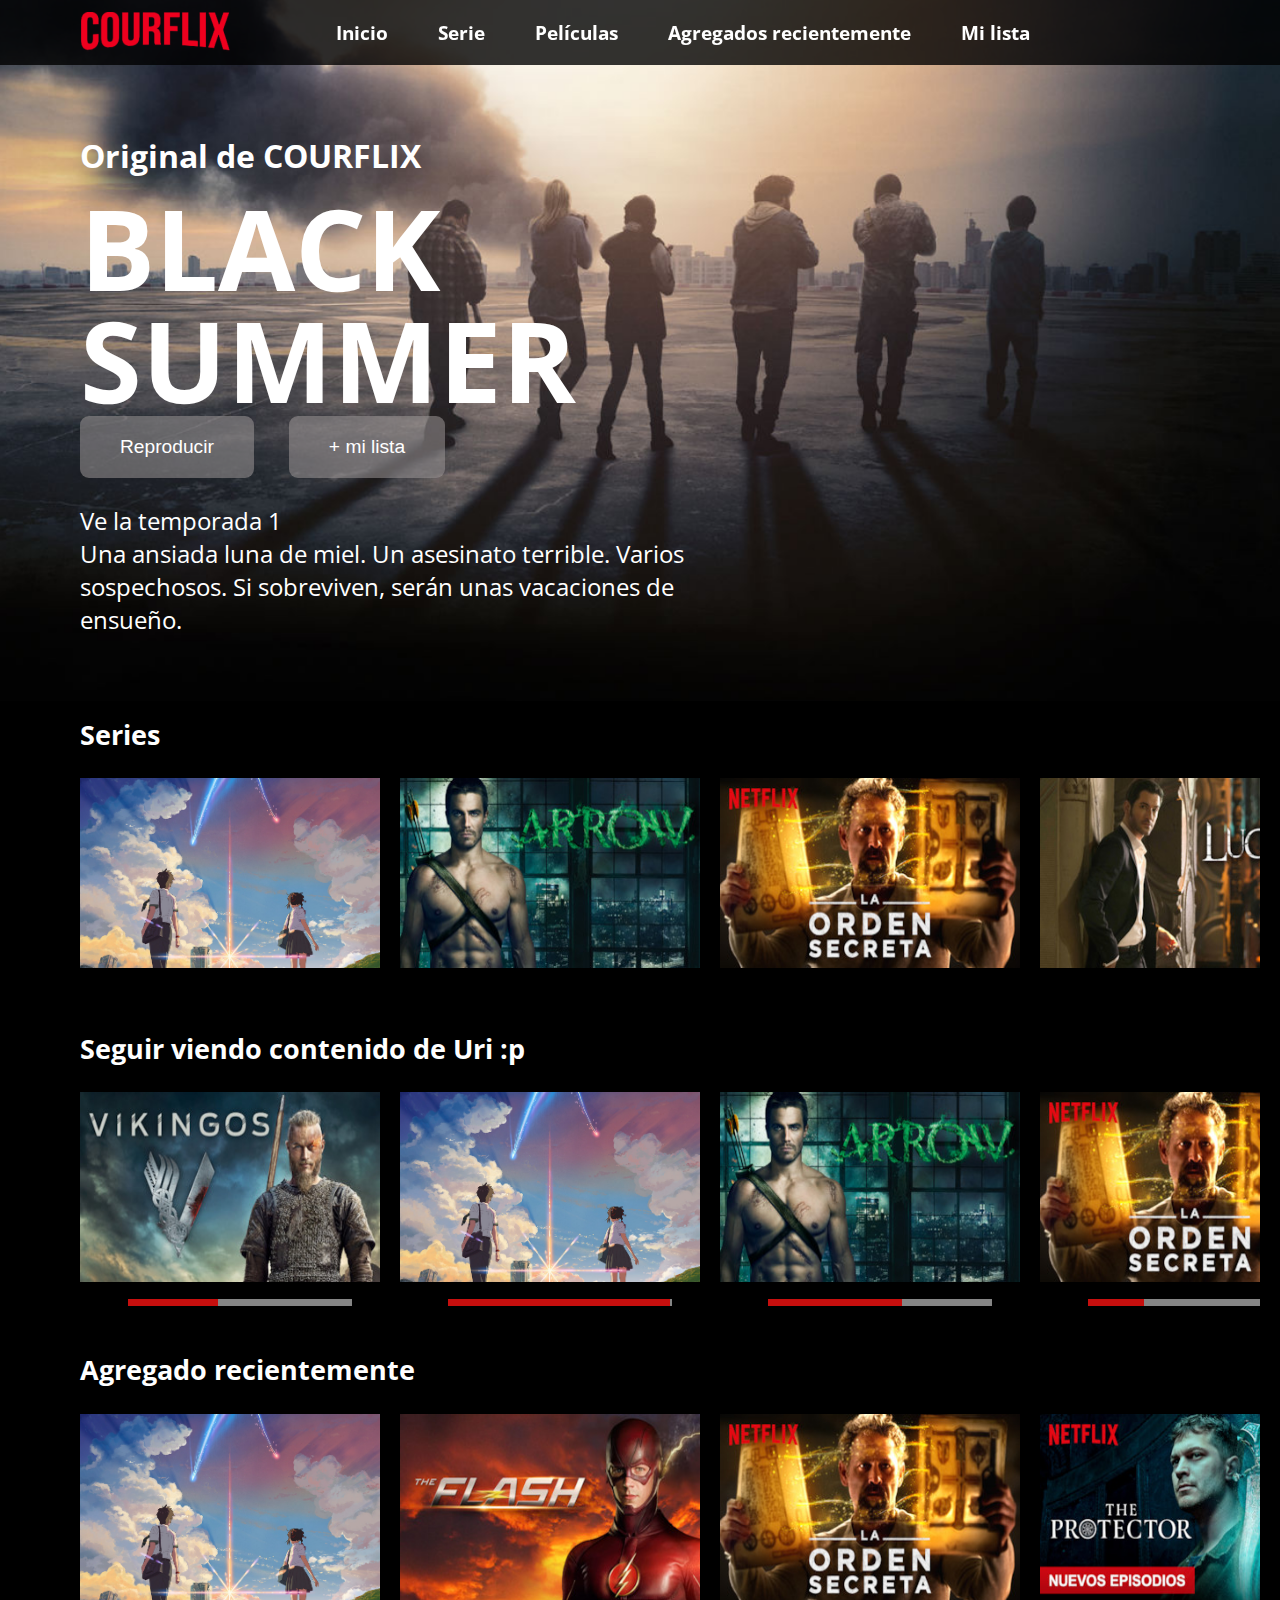
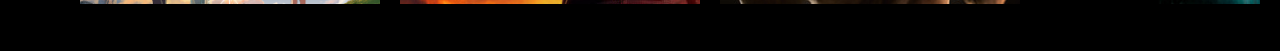
==== index.html @ 30966e02 "creacion de la pagina paliculas y accion del boton ver" ====
<!DOCTYPE html>
<html lang="es">
<head>
    <meta charset="UTF-8">
    <meta name="viewport" content="width=device-width, initial-scale=1.0">
    <link rel="stylesheet" href="./styles/reset.css" />
    <link rel="stylesheet" href="./styles/style.css"/>
    <title>Courflix</title>
</head>
<body>
    <header id="inicio">
        <nav class="wrapper-nav">
            <div class="wrapper-logo">
                    <button class="burger-button" onclick="">
                        <img src="./assets/img/Rectangle.png" alt="menu-hambuerguesa" class="burger-icon"/>
                        <img src="./assets/img/Rectangle.png" alt="menu-hambuerguesa" class="burger-icon"/>
                        <img src="./assets/img/Rectangle.png" alt="menu-hambuerguesa" class="burger-icon"/>
                    </button>
                <a  href="./index.html" class="link-logo"><img src="./assets/img/Logo.png" alt="logo-CourFlix" class="logo" /></a>
            </div>
                <ul class="wrapper-links">
                    <a href="#inicio" class="link"><li>Inicio</li></a>
                    <a href="#Series" class="link"><li>Serie</li></a>
                    <a href="#" class="link"><li>Películas</li></a>
                    <a href="#" class="link"><li>Agregados recientemente</li></a>
                    <a href="#" class="link"><li>Mi lista</li></a>
                </ul>

                <!-- Iconos diseñados por <a href="https://www.flaticon.es/autores/becris" title="Becris">Becris</a> from <a href="https://www.flaticon.es/" title="Flaticon"> www.flaticon.es</a> -->
        </nav>
    </header>
    <main class="wrapper-main">
        <div class="wrapper-description">
            <h3 class="text-original">Original de COURFLIX</h3>
            <h1 class="title">Black Summer</h1>
            <p class="description-short">2019 - 16+ - 1 temporada</p>
            <div class="wrapper-botenes-serie">
                <button class="button-serie">Reproducir</button>
                <button class="button-serie">+ mi lista</button>
            </div>
            <h3 class="text-description">Ve la temporada 1</h3>
            <p class="text-description">
                Una ansiada luna de miel. Un asesinato terrible.
                Varios sospechosos. Si sobreviven, serán unas vacaciones de ensueño.
            </p>
        </div>
    </main>
    <div class="wrapper-category" id="Series">
        <h2 class="title-category">Series</h2>
        <div class="content-category">
             <div class="wrapper-watching">
                    <a href="pags/YourName.html" class="link-category">
                        <img src="./assets/img/YourName.jpg" alt="imagen Movie YorName" class="imagenes-category" />
                    </a>
                </div>
                <div class="wrapper-watching">
                    <a href="pags/YourName.html" class="link-category">
                        <img src="./assets/img/Arrow.png" alt="img Serie Dark" class="imagenes-category" />
                    </a>
                </div>
                <div class="wrapper-watching">
                    <a href="pags/YourName.html" class="link-category">
                        <img src="./assets/img/LaOrdenSecreta.png" alt="img La orden Secreta" class="imagenes-category" />
                    </a>
                </div>
                <div class="wrapper-watching">
                    <a href="pags/YourName.html" class="link-category">
                        <img src="./assets/img/Lucifer.png" alt="img Serie Lucifer" class="imagenes-category" />
                    </a>
                </div>
                <div class="wrapper-watching">
                    <a href="pags/YourName.html" class="link-category">
                        <img src="./assets/img/sietePecados.png" alt="img Anime 7 pecados" class="imagenes-category" />
                    </a>
                </div>
                <div class="wrapper-watching">
                    <a href="#" class="link-category">
                        <img src="./assets/img/Dark.png" alt="img Serie Dark" class="imagenes-category" />
                    </a>
                </div>
        </div>
    </div>
    <div class="wrapper-category">
        <h2 class="title-category">Seguir viendo contenido de Uri :p</h2>
        <div class="content-category">
            <div class="wrapper-watching">
                <a href="#" class="link-category">
                    <img src="./assets/img/Vikingos.png" alt="img Vikingos" class="imagenes-category"/>
                </a>
                <div class="barra-progreso-gray">
                    <div class="barra-progreso-red" style="width: 40%;"></div>
                </div>
            </div>
            <div class="wrapper-watching">
                <a href="./pags/YourName.html" class="link-category">
                    <img src="./assets/img/YourName.jpg" alt="img Movie YourName" class="imagenes-category"/>
                </a>
                <div class="barra-progreso-gray">
                    <div class="barra-progreso-red" style="width: 99%;"></div>
                </div>
            </div>
            <div class="wrapper-watching">
                <a href="#" class="link-category">
                    <img src="./assets/img/Arrow.png" alt="img serie Arrow" class="imagenes-category"/>
                </a>
                <div class="barra-progreso-gray">
                    <div class="barra-progreso-red" style="width: 60%;"></div>
                </div>
            </div>
            <div class="wrapper-watching">
                <a href="#" class="link-category">
                    <img src="./assets/img/LaOrdenSecreta.png" alt="img LaOrdenSecreta" class="imagenes-category"/>
                </a>
                <div class="barra-progreso-gray">
                    <div class="barra-progreso-red" style="width: 25%;"></div>
                </div>
            </div>
            <div class="wrapper-watching">
                <a href="#" class="link-category">
                    <img src="./assets/img/Dark.png" alt="img Serie Dark" class="imagenes-category"/>
                </a>
                <div class="barra-progreso-gray">
                    <div class="barra-progreso-red" style="width: 70%;"></div>
                </div>
            </div>
            <div class="wrapper-watching">
                <a href="#" class="link-category">
                    <img src="./assets/img/sietePecados.png" alt="img sietePecados" class="imagenes-category"/>
                </a>
                <div class="barra-progreso-gray">
                    <div class="barra-progreso-red" style="width: 5%;"></div>
                </div>
            </div>
        </div>
    </div>
    <div class="wrapper-category">
        <h2 class="title-category">Agregado recientemente</h2>
        <div class="content-category">
            <div class="wrapper-watching">
                   <a href="#" class="link-category">
                       <img src="./assets/img/YourName.jpg" alt="imagen Movie YorName" class="imagenes-category" />
                   </a>
               </div>
               <div class="wrapper-watching">
                   <a href="#" class="link-category">
                       <img src="./assets/img/Flash.png" alt="img Serie Flash" class="imagenes-category" />
                   </a>
               </div>
               <div class="wrapper-watching">
                   <a href="#" class="link-category">
                       <img src="./assets/img/LaOrdenSecreta.png" alt="img La orden Secreta" class="imagenes-category" />
                   </a>
               </div>
               <div class="wrapper-watching">
                   <a href="#" class="link-category">
                       <img src="./assets/img/Theprotector.png" alt="img Serie TheProtector" class="imagenes-category" />
                   </a>
               </div>
               <div class="wrapper-watching">
                   <a href="#" class="link-category">
                       <img src="./assets/img/sietePecados.png" alt="img Anime 7 pecados" class="imagenes-category" />
                   </a>
               </div>
               <div class="wrapper-watching">
                   <a href="#" class="link-category">
                       <img src="./assets/img/Dark.png" alt="img Serie Dark" class="imagenes-category" />
                   </a>
               </div>
       </div>
    </div>
</body>
</html>
---- styles/style.css ----
@import url("https://fonts.googleapis.com/css2?family=Open+Sans:wght@400;700&display=swap");
@import url("https://fonts.googleapis.com/css2?family=Dancing+Script:wght@400;700&display=swap");
body {
  font-family: "Open Sans", sans-serif;
  background-color: #000000;
}

a:visited {
  color: white;
  text-decoration: none;
}

header {
  position: fixed;
  width: 100%;
}
header .wrapper-nav {
  background: rgba(0, 0, 0, 0.801218);
  display: flex;
  justify-content: flex-start;
  align-items: center;
  max-width: 100%;
  height: 65px;
}
header .wrapper-nav .wrapper-logo {
  display: flex;
  margin: 0 81px;
}
header .wrapper-nav .wrapper-logo .burger-button {
  background: none;
  display: none;
  border: none;
  width: 40px;
  height: 40px;
  margin: 0px 13px;
}
header .wrapper-nav .wrapper-logo .burger-button .burger-icon {
  width: 35px;
  height: 4px;
}
@media only screen and (max-width: 600px) {
  header .wrapper-nav .wrapper-logo .burger-button {
    display: flex;
    flex-direction: column;
    justify-content: space-around;
    align-items: center;
  }
}
header .wrapper-nav .wrapper-logo .link-boton {
  width: 150px;
}
header .wrapper-nav .wrapper-logo .link-boton .logo {
  width: 100%;
}
@media only screen and (max-width: 600px) {
  header .wrapper-nav .wrapper-logo .link-boton .logo {
    margin: 0 20px;
  }
}
@media only screen and (max-width: 600px) {
  header .wrapper-nav .wrapper-logo {
    margin: 0 10px;
  }
}
header .wrapper-nav .wrapper-links {
  display: flex;
  justify-content: space-around;
}
header .wrapper-nav .wrapper-links .link {
  color: white;
  text-decoration: none;
  box-sizing: border-box;
  margin: 0 25px;
  font-family: "Open Sans", sans-serif;
  font-weight: 700;
  font-size: 1.2rem;
}
@media only screen and (max-width: 600px) {
  header .wrapper-nav .wrapper-links {
    display: none;
  }
}

.wrapper-main, .wrapperMainMovie {
  display: flex;
  justify-content: flex-start;
  align-content: flex-end;
  background-image: url(../assets/img/background.png);
  background-repeat: no-repeat;
  background-size: cover;
  padding: 140px 0 50px;
}
@media only screen and (max-width: 600px) {
  .wrapper-main, .wrapperMainMovie {
    padding: 100px 0 25px;
  }
}
.wrapper-main .wrapper-description, .wrapperMainMovie .wrapper-description {
  display: flex;
  flex-direction: column;
  margin-left: 80px;
  margin-bottom: 15px;
  max-width: 650px;
}
@media only screen and (max-width: 600px) {
  .wrapper-main .wrapper-description, .wrapperMainMovie .wrapper-description {
    max-width: 100%;
    margin-left: 20px;
  }
}
.wrapper-main .wrapper-description .text-original, .wrapperMainMovie .wrapper-description .text-original {
  color: white;
  font-size: 2rem;
  margin: 0 0 20px 0;
  font-weight: 700;
}
@media only screen and (max-width: 600px) {
  .wrapper-main .wrapper-description .text-original, .wrapperMainMovie .wrapper-description .text-original {
    display: none;
  }
}
.wrapper-main .wrapper-description .title, .wrapperMainMovie .wrapper-description .title {
  color: white;
  font-size: 7rem;
  font-weight: 700;
  text-transform: uppercase;
}
@media only screen and (max-width: 600px) {
  .wrapper-main .wrapper-description .title, .wrapperMainMovie .wrapper-description .title {
    font-size: 2rem;
  }
}
.wrapper-main .wrapper-description .title-movie, .wrapperMainMovie .wrapper-description .title-movie {
  color: white;
  font-size: 10rem;
  font-weight: 700;
  font-family: "Dancing Script", cursive;
}
@media only screen and (max-width: 600px) {
  .wrapper-main .wrapper-description .title-movie, .wrapperMainMovie .wrapper-description .title-movie {
    font-size: 4rem;
  }
}
.wrapper-main .wrapper-description .description-short, .wrapperMainMovie .wrapper-description .description-short {
  display: none;
}
@media only screen and (max-width: 600px) {
  .wrapper-main .wrapper-description .description-short, .wrapperMainMovie .wrapper-description .description-short {
    display: block;
    color: white;
    font-size: 0.8rem;
    font-weight: 400;
    line-height: 20px;
  }
}
.wrapper-main .wrapper-description .wrapper-botenes-serie, .wrapperMainMovie .wrapper-description .wrapper-botenes-serie {
  display: flex;
  justify-content: flex-start;
  margin-bottom: 26px;
}
.wrapper-main .wrapper-description .wrapper-botenes-serie .button-serie, .wrapperMainMovie .wrapper-description .wrapper-botenes-serie .button-serie {
  background-color: rgba(157, 151, 151, 0.541521);
  border: none;
  border-radius: 9px;
  color: white;
  text-align: center;
  font-size: 1.2rem;
  padding: 20px 40px;
  transition: 0.3s;
}
.wrapper-main .wrapper-description .wrapper-botenes-serie .button-serie .link-movie, .wrapperMainMovie .wrapper-description .wrapper-botenes-serie .button-serie .link-movie {
  color: white;
  text-decoration: none;
}
@media only screen and (max-width: 600px) {
  .wrapper-main .wrapper-description .wrapper-botenes-serie .button-serie, .wrapperMainMovie .wrapper-description .wrapper-botenes-serie .button-serie {
    font-size: 0.8rem;
    padding: 10px 20px;
  }
}
.wrapper-main .wrapper-description .wrapper-botenes-serie .button-serie:hover, .wrapperMainMovie .wrapper-description .wrapper-botenes-serie .button-serie:hover {
  background-color: #ED0A1D;
}
.wrapper-main .wrapper-description .wrapper-botenes-serie .button-serie:nth-child(2), .wrapperMainMovie .wrapper-description .wrapper-botenes-serie .button-serie:nth-child(2) {
  margin-left: 35px;
}
@media only screen and (max-width: 600px) {
  .wrapper-main .wrapper-description .wrapper-botenes-serie .button-serie:nth-child(2), .wrapperMainMovie .wrapper-description .wrapper-botenes-serie .button-serie:nth-child(2) {
    margin-left: 10px;
  }
}
.wrapper-main .wrapper-description .text-description, .wrapperMainMovie .wrapper-description .text-description {
  color: white;
  font-size: 1.5rem;
  font-weight: 400;
  line-height: 33px;
}
@media only screen and (max-width: 600px) {
  .wrapper-main .wrapper-description .text-description, .wrapperMainMovie .wrapper-description .text-description {
    display: none;
  }
}

.wrapper-category {
  background-color: #000000;
  padding: 20px 0;
  padding-left: 80px;
}
@media only screen and (max-width: 600px) {
  .wrapper-category {
    padding-left: 20px;
  }
}
.wrapper-category .title-category {
  color: white;
  font-size: 1.7rem;
  font-weight: 700;
  margin-bottom: 20px;
}
@media only screen and (max-width: 600px) {
  .wrapper-category .title-category {
    font-size: 1.3rem;
  }
}
.wrapper-category .content-category {
  display: flex;
  overflow-x: auto;
  margin-right: 20px;
}
.wrapper-category .content-category .wrapper-watching {
  display: flex;
  justify-content: flex-start;
  flex-direction: column;
  padding: 10px 0;
  max-width: 320px;
}
.wrapper-category .content-category .wrapper-watching .link-category {
  margin-right: 20px;
}
.wrapper-category .content-category .wrapper-watching .link-category .imagenes-category {
  width: 300px;
  height: 190px;
  margin-bottom: 15px;
}
.wrapper-category .content-category .wrapper-watching .barra-progreso-gray {
  display: inline-block;
  margin: 0 auto;
  background-color: #858585;
  width: 70%;
  height: 7px;
}
.wrapper-category .content-category .wrapper-watching .barra-progreso-gray .barra-progreso-red {
  background-color: #C60F0E;
  height: 100%;
}

.wrapperMainMovie {
  background-image: url(../assets/img/backgroundmovie.gif);
  background-position: center;
}

/*# sourceMappingURL=style.css.map */
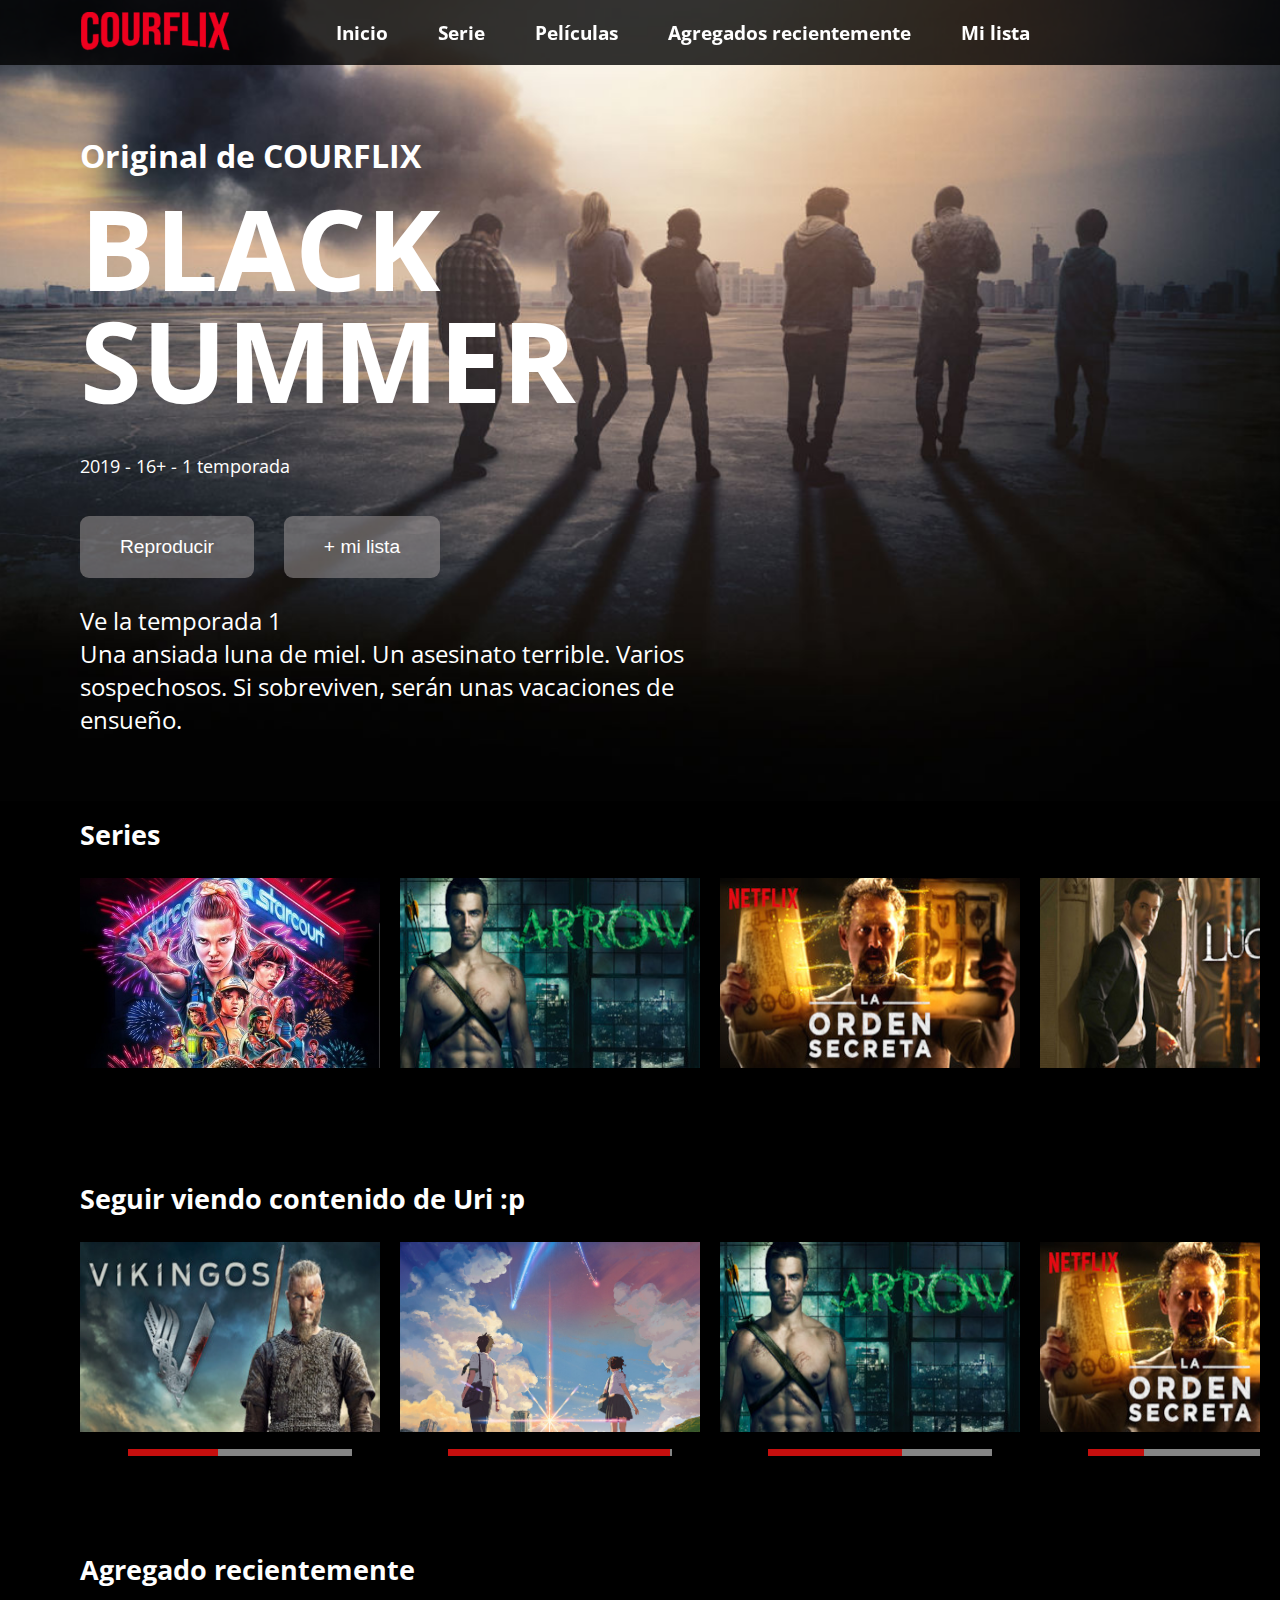
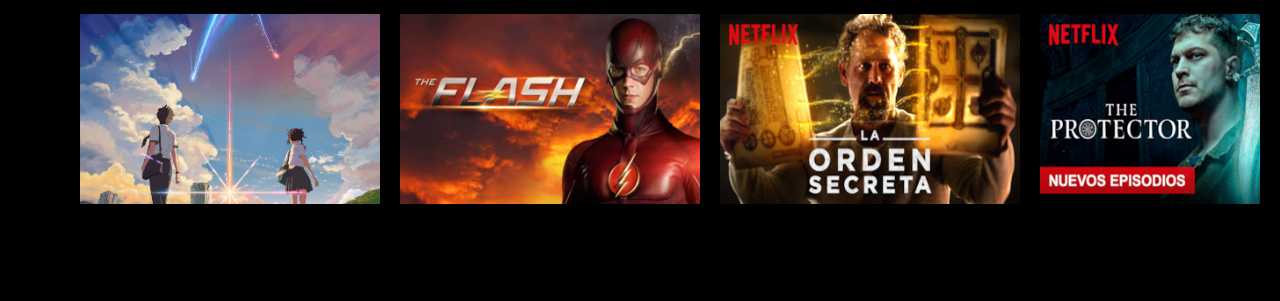
==== commit 53c20202: "Agregando capitulos" ====
--- a/index.html
+++ b/index.html
@@ -49,8 +49,8 @@
         <h2 class="title-category">Series</h2>
         <div class="content-category">
              <div class="wrapper-watching">
-                    <a href="pags/YourName.html" class="link-category">
-                        <img src="./assets/img/YourName.jpg" alt="imagen Movie YorName" class="imagenes-category" />
+                    <a href="pags/StrangerThingsCapitulos.html" class="link-category">
+                        <img src="./assets/img/StrangerThings.jpg" alt="imagen Serie StrangerThings" class="imagenes-category" />
                     </a>
                 </div>
                 <div class="wrapper-watching">
--- a/styles/style.css
+++ b/styles/style.css
@@ -8,6 +8,10 @@
 a:visited {
   color: white;
   text-decoration: none;
+}
+
+b {
+  font-weight: 700;
 }
 
 header {
@@ -81,7 +85,7 @@
   }
 }
 
-.wrapper-main, .wrapperMainMovie {
+.wrapper-main, .wrapperMainSerie, .wrapperMainMovie {
   display: flex;
   justify-content: flex-start;
   align-content: flex-end;
@@ -91,11 +95,11 @@
   padding: 140px 0 50px;
 }
 @media only screen and (max-width: 600px) {
-  .wrapper-main, .wrapperMainMovie {
+  .wrapper-main, .wrapperMainSerie, .wrapperMainMovie {
     padding: 100px 0 25px;
   }
 }
-.wrapper-main .wrapper-description, .wrapperMainMovie .wrapper-description {
+.wrapper-main .wrapper-description, .wrapperMainSerie .wrapper-description, .wrapperMainMovie .wrapper-description {
   display: flex;
   flex-direction: column;
   margin-left: 80px;
@@ -103,62 +107,77 @@
   max-width: 650px;
 }
 @media only screen and (max-width: 600px) {
-  .wrapper-main .wrapper-description, .wrapperMainMovie .wrapper-description {
+  .wrapper-main .wrapper-description, .wrapperMainSerie .wrapper-description, .wrapperMainMovie .wrapper-description {
     max-width: 100%;
     margin-left: 20px;
   }
 }
-.wrapper-main .wrapper-description .text-original, .wrapperMainMovie .wrapper-description .text-original {
+.wrapper-main .wrapper-description .text-original, .wrapperMainSerie .wrapper-description .text-original, .wrapperMainMovie .wrapper-description .text-original {
   color: white;
   font-size: 2rem;
   margin: 0 0 20px 0;
   font-weight: 700;
 }
 @media only screen and (max-width: 600px) {
-  .wrapper-main .wrapper-description .text-original, .wrapperMainMovie .wrapper-description .text-original {
+  .wrapper-main .wrapper-description .text-original, .wrapperMainSerie .wrapper-description .text-original, .wrapperMainMovie .wrapper-description .text-original {
     display: none;
   }
 }
-.wrapper-main .wrapper-description .title, .wrapperMainMovie .wrapper-description .title {
+.wrapper-main .wrapper-description .title, .wrapperMainSerie .wrapper-description .title, .wrapperMainMovie .wrapper-description .title {
   color: white;
   font-size: 7rem;
   font-weight: 700;
   text-transform: uppercase;
 }
 @media only screen and (max-width: 600px) {
-  .wrapper-main .wrapper-description .title, .wrapperMainMovie .wrapper-description .title {
+  .wrapper-main .wrapper-description .title, .wrapperMainSerie .wrapper-description .title, .wrapperMainMovie .wrapper-description .title {
     font-size: 2rem;
   }
 }
-.wrapper-main .wrapper-description .title-movie, .wrapperMainMovie .wrapper-description .title-movie {
+.wrapper-main .wrapper-description .title-movie, .wrapperMainSerie .wrapper-description .title-movie, .wrapperMainMovie .wrapper-description .title-movie {
   color: white;
   font-size: 10rem;
   font-weight: 700;
   font-family: "Dancing Script", cursive;
 }
 @media only screen and (max-width: 600px) {
-  .wrapper-main .wrapper-description .title-movie, .wrapperMainMovie .wrapper-description .title-movie {
+  .wrapper-main .wrapper-description .title-movie, .wrapperMainSerie .wrapper-description .title-movie, .wrapperMainMovie .wrapper-description .title-movie {
     font-size: 4rem;
   }
 }
-.wrapper-main .wrapper-description .description-short, .wrapperMainMovie .wrapper-description .description-short {
-  display: none;
-}
-@media only screen and (max-width: 600px) {
-  .wrapper-main .wrapper-description .description-short, .wrapperMainMovie .wrapper-description .description-short {
+.wrapper-main .wrapper-description .description-short, .wrapperMainSerie .wrapper-description .description-short, .wrapperMainMovie .wrapper-description .description-short {
+  display: block;
+  color: white;
+  font-size: 1.1rem;
+  font-weight: 400;
+  line-height: 20px;
+  margin: 40px 0px;
+}
+@media only screen and (max-width: 600px) {
+  .wrapper-main .wrapper-description .description-short, .wrapperMainSerie .wrapper-description .description-short, .wrapperMainMovie .wrapper-description .description-short {
     display: block;
     color: white;
     font-size: 0.8rem;
     font-weight: 400;
     line-height: 20px;
-  }
-}
-.wrapper-main .wrapper-description .wrapper-botenes-serie, .wrapperMainMovie .wrapper-description .wrapper-botenes-serie {
+    margin: 10px 0px;
+  }
+}
+.wrapper-main .wrapper-description .description-short .concidencia, .wrapperMainSerie .wrapper-description .description-short .concidencia, .wrapperMainMovie .wrapper-description .description-short .concidencia {
+  font-weight: 700;
+  color: green;
+}
+.wrapper-main .wrapper-description .description-short .clasificacion-movie, .wrapperMainSerie .wrapper-description .description-short .clasificacion-movie, .wrapperMainMovie .wrapper-description .description-short .clasificacion-movie {
+  border: 1px solid #979797;
+  border-radius: 8px;
+  padding: 3px 12px;
+}
+.wrapper-main .wrapper-description .wrapper-botenes-serie, .wrapperMainSerie .wrapper-description .wrapper-botenes-serie, .wrapperMainMovie .wrapper-description .wrapper-botenes-serie {
   display: flex;
   justify-content: flex-start;
   margin-bottom: 26px;
 }
-.wrapper-main .wrapper-description .wrapper-botenes-serie .button-serie, .wrapperMainMovie .wrapper-description .wrapper-botenes-serie .button-serie {
+.wrapper-main .wrapper-description .wrapper-botenes-serie .button-serie, .wrapperMainSerie .wrapper-description .wrapper-botenes-serie .button-serie, .wrapperMainMovie .wrapper-description .wrapper-botenes-serie .button-serie {
   background-color: rgba(157, 151, 151, 0.541521);
   border: none;
   border-radius: 9px;
@@ -167,36 +186,62 @@
   font-size: 1.2rem;
   padding: 20px 40px;
   transition: 0.3s;
-}
-.wrapper-main .wrapper-description .wrapper-botenes-serie .button-serie .link-movie, .wrapperMainMovie .wrapper-description .wrapper-botenes-serie .button-serie .link-movie {
+  margin-right: 30px;
+}
+.wrapper-main .wrapper-description .wrapper-botenes-serie .button-serie .link-movie, .wrapperMainSerie .wrapper-description .wrapper-botenes-serie .button-serie .link-movie, .wrapperMainMovie .wrapper-description .wrapper-botenes-serie .button-serie .link-movie {
   color: white;
   text-decoration: none;
 }
 @media only screen and (max-width: 600px) {
-  .wrapper-main .wrapper-description .wrapper-botenes-serie .button-serie, .wrapperMainMovie .wrapper-description .wrapper-botenes-serie .button-serie {
+  .wrapper-main .wrapper-description .wrapper-botenes-serie .button-serie, .wrapperMainSerie .wrapper-description .wrapper-botenes-serie .button-serie, .wrapperMainMovie .wrapper-description .wrapper-botenes-serie .button-serie {
     font-size: 0.8rem;
     padding: 10px 20px;
-  }
-}
-.wrapper-main .wrapper-description .wrapper-botenes-serie .button-serie:hover, .wrapperMainMovie .wrapper-description .wrapper-botenes-serie .button-serie:hover {
+    margin-right: 10px;
+  }
+}
+.wrapper-main .wrapper-description .wrapper-botenes-serie .button-serie:hover, .wrapperMainSerie .wrapper-description .wrapper-botenes-serie .button-serie:hover, .wrapperMainMovie .wrapper-description .wrapper-botenes-serie .button-serie:hover {
   background-color: #ED0A1D;
 }
-.wrapper-main .wrapper-description .wrapper-botenes-serie .button-serie:nth-child(2), .wrapperMainMovie .wrapper-description .wrapper-botenes-serie .button-serie:nth-child(2) {
-  margin-left: 35px;
-}
-@media only screen and (max-width: 600px) {
-  .wrapper-main .wrapper-description .wrapper-botenes-serie .button-serie:nth-child(2), .wrapperMainMovie .wrapper-description .wrapper-botenes-serie .button-serie:nth-child(2) {
+.wrapper-main .wrapper-description .wrapper-botenes-serie .button-like-Dislike, .wrapperMainSerie .wrapper-description .wrapper-botenes-serie .button-like-Dislike, .wrapperMainMovie .wrapper-description .wrapper-botenes-serie .button-like-Dislike {
+  display: flex;
+  justify-content: center;
+  align-items: center;
+  background: none;
+  border: 2px solid #D8D8D8;
+  border-radius: 50%;
+  max-width: 59px;
+  max-height: 59px;
+}
+@media only screen and (max-width: 600px) {
+  .wrapper-main .wrapper-description .wrapper-botenes-serie .button-like-Dislike, .wrapperMainSerie .wrapper-description .wrapper-botenes-serie .button-like-Dislike, .wrapperMainMovie .wrapper-description .wrapper-botenes-serie .button-like-Dislike {
+    max-width: 35px;
+    max-height: 35px;
+  }
+}
+.wrapper-main .wrapper-description .wrapper-botenes-serie .button-like-Dislike .icon-like, .wrapperMainSerie .wrapper-description .wrapper-botenes-serie .button-like-Dislike .icon-like, .wrapperMainMovie .wrapper-description .wrapper-botenes-serie .button-like-Dislike .icon-like, .wrapper-main .wrapper-description .wrapper-botenes-serie .button-like-Dislike .icon-dislike, .wrapperMainSerie .wrapper-description .wrapper-botenes-serie .button-like-Dislike .icon-dislike, .wrapperMainMovie .wrapper-description .wrapper-botenes-serie .button-like-Dislike .icon-dislike {
+  display: inline-block;
+  margin: 0 auto;
+  width: 100%;
+}
+.wrapper-main .wrapper-description .wrapper-botenes-serie .button-like-Dislike .icon-dislike, .wrapperMainSerie .wrapper-description .wrapper-botenes-serie .button-like-Dislike .icon-dislike, .wrapperMainMovie .wrapper-description .wrapper-botenes-serie .button-like-Dislike .icon-dislike {
+  transform: rotate(180deg);
+}
+.wrapper-main .wrapper-description .wrapper-botenes-serie .button-like-Dislike:last-child, .wrapperMainSerie .wrapper-description .wrapper-botenes-serie .button-like-Dislike:last-child, .wrapperMainMovie .wrapper-description .wrapper-botenes-serie .button-like-Dislike:last-child {
+  margin-left: 30px;
+}
+@media only screen and (max-width: 600px) {
+  .wrapper-main .wrapper-description .wrapper-botenes-serie .button-like-Dislike:last-child, .wrapperMainSerie .wrapper-description .wrapper-botenes-serie .button-like-Dislike:last-child, .wrapperMainMovie .wrapper-description .wrapper-botenes-serie .button-like-Dislike:last-child {
     margin-left: 10px;
   }
 }
-.wrapper-main .wrapper-description .text-description, .wrapperMainMovie .wrapper-description .text-description {
+.wrapper-main .wrapper-description .text-description, .wrapperMainSerie .wrapper-description .text-description, .wrapperMainMovie .wrapper-description .text-description {
   color: white;
   font-size: 1.5rem;
   font-weight: 400;
   line-height: 33px;
 }
 @media only screen and (max-width: 600px) {
-  .wrapper-main .wrapper-description .text-description, .wrapperMainMovie .wrapper-description .text-description {
+  .wrapper-main .wrapper-description .text-description, .wrapperMainSerie .wrapper-description .text-description, .wrapperMainMovie .wrapper-description .text-description {
     display: none;
   }
 }
@@ -205,6 +250,7 @@
   background-color: #000000;
   padding: 20px 0;
   padding-left: 80px;
+  margin-bottom: 50px;
 }
 @media only screen and (max-width: 600px) {
   .wrapper-category {
@@ -259,4 +305,109 @@
   background-position: center;
 }
 
+.wrapperMainSerie {
+  background-image: url(../assets/img/BackGroundStrangerThings.jpg);
+  background-position: center;
+}
+
+.wrapper-temporada {
+  display: flex;
+  flex-direction: column;
+  justify-content: space-around;
+  padding: 20px 0;
+  padding-left: 80px;
+}
+@media only screen and (max-width: 600px) {
+  .wrapper-temporada {
+    padding-left: 20px;
+  }
+}
+.wrapper-temporada .temporada {
+  color: white;
+  font-size: 1.5rem;
+  font-weight: 700;
+  margin-bottom: 20px;
+}
+.wrapper-temporada .wrapper-capitulos {
+  display: flex;
+  justify-content: flex-start;
+  flex-wrap: wrap;
+}
+@media only screen and (max-width: 600px) {
+  .wrapper-temporada .wrapper-capitulos {
+    flex-direction: column;
+    flex-wrap: nowrap;
+  }
+}
+.wrapper-temporada .wrapper-capitulos .wrapper-card-capitulos {
+  display: flex;
+  flex-direction: column;
+  justify-content: flex-start;
+  max-width: 30%;
+  margin: 30px;
+}
+@media only screen and (max-width: 600px) {
+  .wrapper-temporada .wrapper-capitulos .wrapper-card-capitulos {
+    max-width: 100%;
+    display: flex;
+    flex-direction: row;
+    justify-content: space-between;
+    margin: 30px;
+  }
+}
+.wrapper-temporada .wrapper-capitulos .wrapper-card-capitulos .wrapper-capitulo-imagen {
+  width: 100%;
+  margin-bottom: 10px;
+}
+@media only screen and (max-width: 600px) {
+  .wrapper-temporada .wrapper-capitulos .wrapper-card-capitulos .wrapper-capitulo-imagen {
+    margin-bottom: 0px;
+    margin-right: 20px;
+  }
+}
+.wrapper-temporada .wrapper-capitulos .wrapper-card-capitulos .wrapper-capitulo-imagen .imagen-capitulos {
+  width: 100%;
+}
+.wrapper-temporada .wrapper-capitulos .wrapper-card-capitulos .description-capitulos .info-capitulo {
+  display: flex;
+  justify-content: space-between;
+  margin-bottom: 20px;
+}
+@media only screen and (max-width: 600px) {
+  .wrapper-temporada .wrapper-capitulos .wrapper-card-capitulos .description-capitulos .info-capitulo {
+    flex-direction: column;
+    margin-bottom: 5px;
+  }
+}
+.wrapper-temporada .wrapper-capitulos .wrapper-card-capitulos .description-capitulos .info-capitulo .titulo-capitulo {
+  color: white;
+  font-size: 1.1rem;
+  font-weight: 700;
+}
+@media only screen and (max-width: 600px) {
+  .wrapper-temporada .wrapper-capitulos .wrapper-card-capitulos .description-capitulos .info-capitulo .titulo-capitulo {
+    font-size: 0.8rem;
+  }
+}
+.wrapper-temporada .wrapper-capitulos .wrapper-card-capitulos .description-capitulos .info-capitulo .tiempo-duracion {
+  color: white;
+  font-size: 1rem;
+  font-weight: 400;
+}
+@media only screen and (max-width: 600px) {
+  .wrapper-temporada .wrapper-capitulos .wrapper-card-capitulos .description-capitulos .info-capitulo .tiempo-duracion {
+    font-size: 0.8rem;
+  }
+}
+.wrapper-temporada .wrapper-capitulos .wrapper-card-capitulos .description-capitulos .text-description {
+  color: white;
+  text-align: justify;
+  font-size: 1.2rem;
+}
+@media only screen and (max-width: 600px) {
+  .wrapper-temporada .wrapper-capitulos .wrapper-card-capitulos .description-capitulos .text-description {
+    font-size: 0.85rem;
+  }
+}
+
 /*# sourceMappingURL=style.css.map */
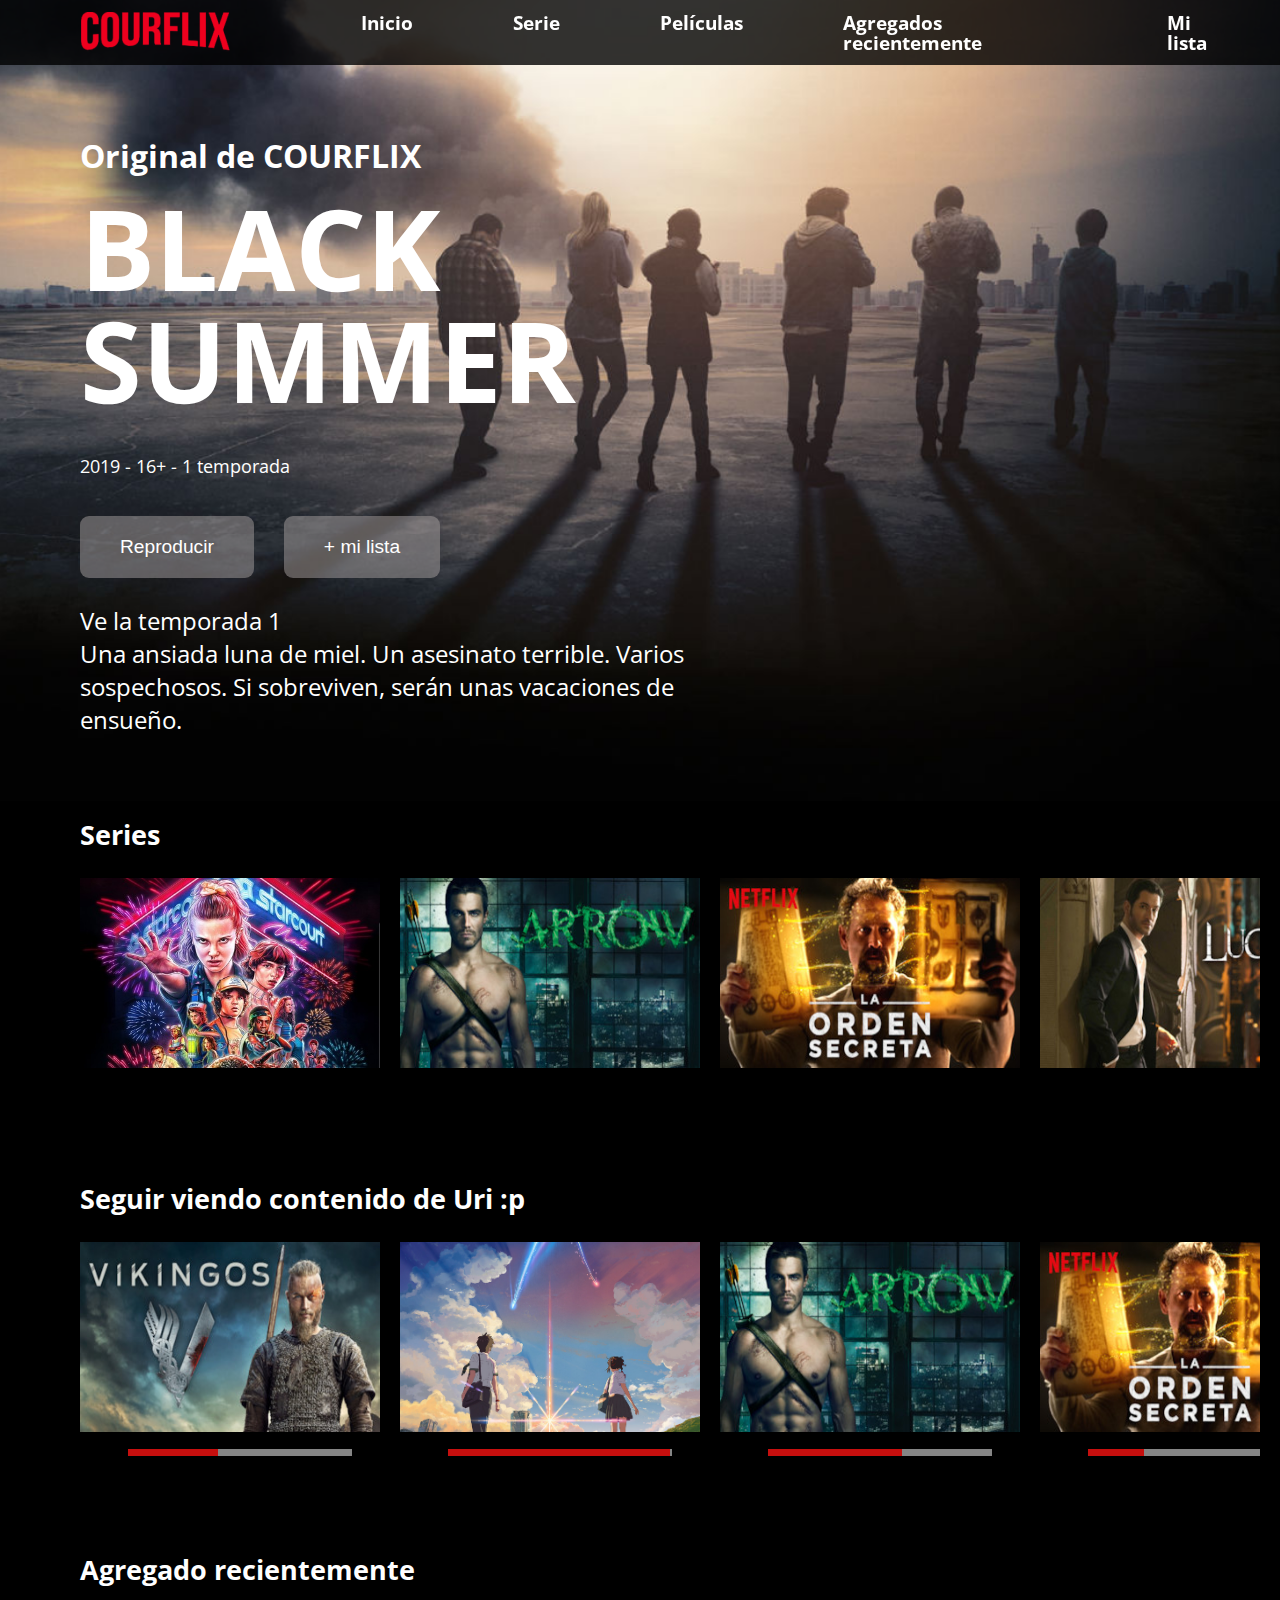
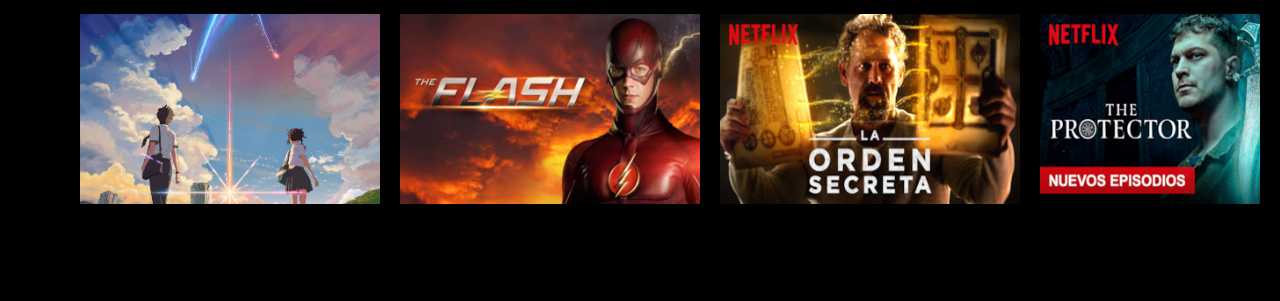
==== commit 74c5989c: "menu con js activado" ====
--- a/index.html
+++ b/index.html
@@ -5,20 +5,21 @@
     <meta name="viewport" content="width=device-width, initial-scale=1.0">
     <link rel="stylesheet" href="./styles/reset.css" />
     <link rel="stylesheet" href="./styles/style.css"/>
+    <script type="text/javascript" src="./menu.js"></script>
     <title>Courflix</title>
 </head>
 <body>
-    <header id="inicio">
+    <header>
         <nav class="wrapper-nav">
             <div class="wrapper-logo">
-                    <button class="burger-button" onclick="">
+                    <button class="burger-button" onclick={desplegar()}>
                         <img src="./assets/img/Rectangle.png" alt="menu-hambuerguesa" class="burger-icon"/>
                         <img src="./assets/img/Rectangle.png" alt="menu-hambuerguesa" class="burger-icon"/>
                         <img src="./assets/img/Rectangle.png" alt="menu-hambuerguesa" class="burger-icon"/>
                     </button>
                 <a  href="./index.html" class="link-logo"><img src="./assets/img/Logo.png" alt="logo-CourFlix" class="logo" /></a>
             </div>
-                <ul class="wrapper-links">
+                <ul class="wrapper-links" id="MenuDesplegable">
                     <a href="#inicio" class="link"><li>Inicio</li></a>
                     <a href="#Series" class="link"><li>Serie</li></a>
                     <a href="#" class="link"><li>Películas</li></a>
--- a/styles/style.css
+++ b/styles/style.css
@@ -74,14 +74,26 @@
   color: white;
   text-decoration: none;
   box-sizing: border-box;
-  margin: 0 25px;
+  margin: 0 50px;
   font-family: "Open Sans", sans-serif;
   font-weight: 700;
   font-size: 1.2rem;
+}
+@media only screen and (max-width: 600px) {
+  header .wrapper-nav .wrapper-links .link {
+    font-size: 0.9rem;
+    font-weight: 400;
+  }
 }
 @media only screen and (max-width: 600px) {
   header .wrapper-nav .wrapper-links {
     display: none;
+    background: #000000;
+    position: fixed;
+    margin-top: 270px;
+    flex-direction: column;
+    justify-content: space-between;
+    padding: 20px 40px 20px 20px;
   }
 }
 
@@ -330,7 +342,7 @@
 }
 .wrapper-temporada .wrapper-capitulos {
   display: flex;
-  justify-content: flex-start;
+  justify-content: space-between;
   flex-wrap: wrap;
 }
 @media only screen and (max-width: 600px) {
@@ -342,17 +354,17 @@
 .wrapper-temporada .wrapper-capitulos .wrapper-card-capitulos {
   display: flex;
   flex-direction: column;
-  justify-content: flex-start;
-  max-width: 30%;
-  margin: 30px;
+  justify-content: space-between;
+  max-width: 25%;
+  margin: 30px 30px 30px 0px;
 }
 @media only screen and (max-width: 600px) {
   .wrapper-temporada .wrapper-capitulos .wrapper-card-capitulos {
-    max-width: 100%;
+    max-width: 325px;
     display: flex;
     flex-direction: row;
     justify-content: space-between;
-    margin: 30px;
+    margin: 10px 0px 15px 0px;
   }
 }
 .wrapper-temporada .wrapper-capitulos .wrapper-card-capitulos .wrapper-capitulo-imagen {
@@ -361,12 +373,18 @@
 }
 @media only screen and (max-width: 600px) {
   .wrapper-temporada .wrapper-capitulos .wrapper-card-capitulos .wrapper-capitulo-imagen {
+    width: 150px;
     margin-bottom: 0px;
-    margin-right: 20px;
+    margin-right: 10px;
   }
 }
 .wrapper-temporada .wrapper-capitulos .wrapper-card-capitulos .wrapper-capitulo-imagen .imagen-capitulos {
   width: 100%;
+}
+@media only screen and (max-width: 600px) {
+  .wrapper-temporada .wrapper-capitulos .wrapper-card-capitulos .wrapper-capitulo-imagen .imagen-capitulos {
+    width: 150px;
+  }
 }
 .wrapper-temporada .wrapper-capitulos .wrapper-card-capitulos .description-capitulos .info-capitulo {
   display: flex;
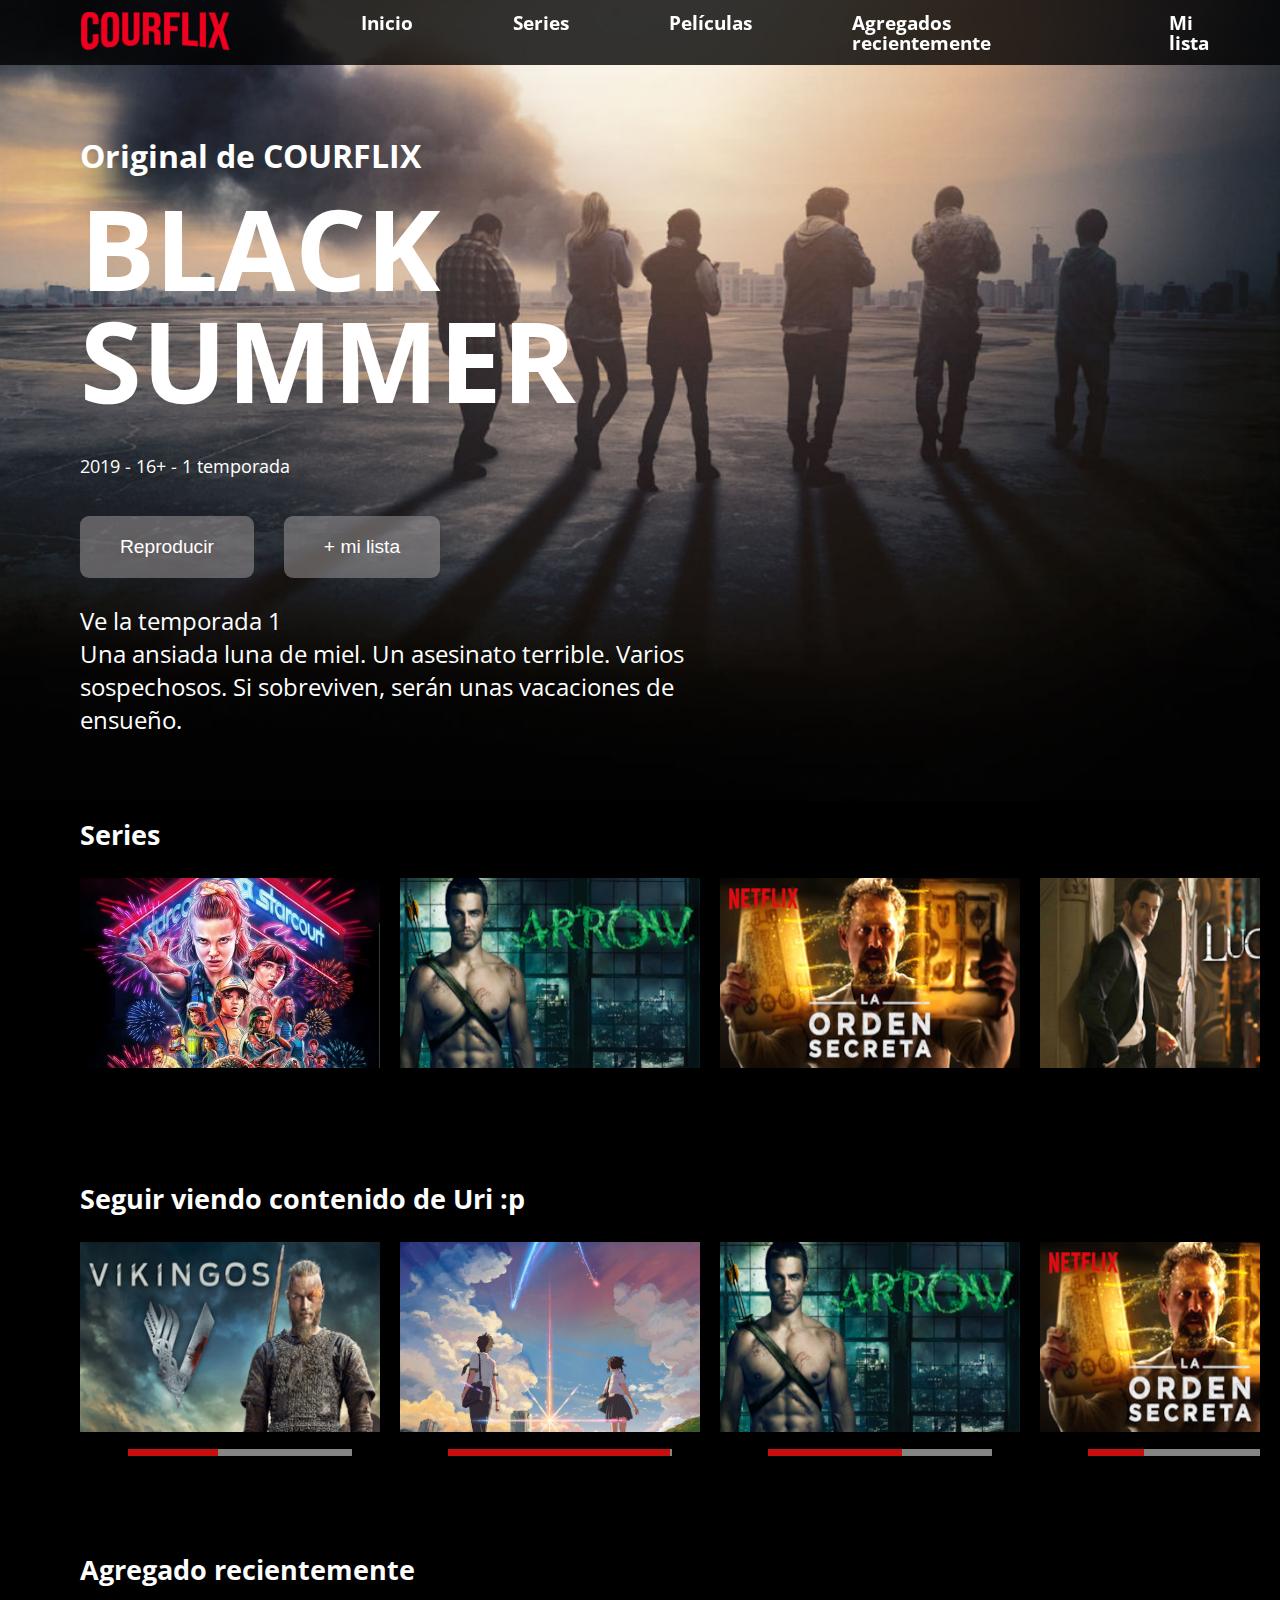
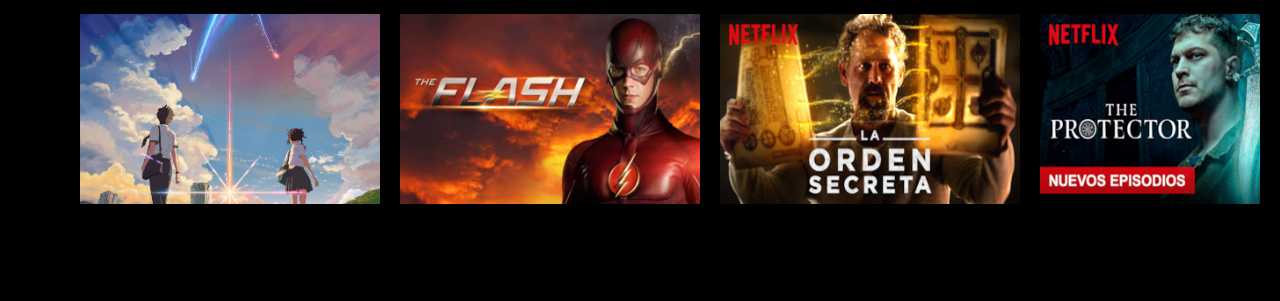
==== commit 826eb34a: "Actualización de menú hamburguesa" ====
--- a/index.html
+++ b/index.html
@@ -5,28 +5,28 @@
     <meta name="viewport" content="width=device-width, initial-scale=1.0">
     <link rel="stylesheet" href="./styles/reset.css" />
     <link rel="stylesheet" href="./styles/style.css"/>
-    <script type="text/javascript" src="./menu.js"></script>
     <title>Courflix</title>
 </head>
 <body>
     <header>
         <nav class="wrapper-nav">
             <div class="wrapper-logo">
-                    <button class="burger-button" onclick={desplegar()}>
+                    <button class="burger-button" onclick={Mostrar_Ocultar()}>
                         <img src="./assets/img/Rectangle.png" alt="menu-hambuerguesa" class="burger-icon"/>
                         <img src="./assets/img/Rectangle.png" alt="menu-hambuerguesa" class="burger-icon"/>
                         <img src="./assets/img/Rectangle.png" alt="menu-hambuerguesa" class="burger-icon"/>
                     </button>
                 <a  href="./index.html" class="link-logo"><img src="./assets/img/Logo.png" alt="logo-CourFlix" class="logo" /></a>
             </div>
-                <ul class="wrapper-links" id="MenuDesplegable">
+            <div class="wrapper-links" id="MenuDesplegable">
+                <ul class="contenedor_links">
                     <a href="#inicio" class="link"><li>Inicio</li></a>
-                    <a href="#Series" class="link"><li>Serie</li></a>
+                    <a href="#Series" class="link"><li>Series</li></a>
                     <a href="#" class="link"><li>Películas</li></a>
                     <a href="#" class="link"><li>Agregados recientemente</li></a>
                     <a href="#" class="link"><li>Mi lista</li></a>
                 </ul>
-
+            </div>
                 <!-- Iconos diseñados por <a href="https://www.flaticon.es/autores/becris" title="Becris">Becris</a> from <a href="https://www.flaticon.es/" title="Flaticon"> www.flaticon.es</a> -->
         </nav>
     </header>
@@ -169,5 +169,6 @@
                </div>
        </div>
     </div>
+    <script type="text/javascript" src="./menu.js"></script>
 </body>
 </html>--- a/styles/style.css
+++ b/styles/style.css
@@ -50,6 +50,14 @@
     align-items: center;
   }
 }
+@media only screen and (max-width: 768px) {
+  header .wrapper-nav .wrapper-logo .burger-button {
+    display: flex;
+    flex-direction: column;
+    justify-content: space-around;
+    align-items: center;
+  }
+}
 header .wrapper-nav .wrapper-logo .link-boton {
   width: 150px;
 }
@@ -68,9 +76,27 @@
 }
 header .wrapper-nav .wrapper-links {
   display: flex;
+}
+@media only screen and (max-width: 600px) {
+  header .wrapper-nav .wrapper-links {
+    display: none;
+    position: fixed;
+    background-color: #000000;
+    box-sizing: border-box;
+    margin-top: 460px;
+  }
+}
+header .wrapper-nav .wrapper-links .contenedor_links {
+  display: flex;
   justify-content: space-around;
 }
-header .wrapper-nav .wrapper-links .link {
+@media only screen and (max-width: 600px) {
+  header .wrapper-nav .wrapper-links .contenedor_links {
+    flex-direction: column;
+    justify-content: space-around;
+  }
+}
+header .wrapper-nav .wrapper-links .contenedor_links .link {
   color: white;
   text-decoration: none;
   box-sizing: border-box;
@@ -80,20 +106,9 @@
   font-size: 1.2rem;
 }
 @media only screen and (max-width: 600px) {
-  header .wrapper-nav .wrapper-links .link {
-    font-size: 0.9rem;
-    font-weight: 400;
-  }
-}
-@media only screen and (max-width: 600px) {
-  header .wrapper-nav .wrapper-links {
-    display: none;
-    background: #000000;
-    position: fixed;
-    margin-top: 270px;
-    flex-direction: column;
-    justify-content: space-between;
-    padding: 20px 40px 20px 20px;
+  header .wrapper-nav .wrapper-links .contenedor_links .link {
+    margin: 0px;
+    padding: 20px 20px 40px 20px;
   }
 }
 
@@ -235,9 +250,6 @@
   margin: 0 auto;
   width: 100%;
 }
-.wrapper-main .wrapper-description .wrapper-botenes-serie .button-like-Dislike .icon-dislike, .wrapperMainSerie .wrapper-description .wrapper-botenes-serie .button-like-Dislike .icon-dislike, .wrapperMainMovie .wrapper-description .wrapper-botenes-serie .button-like-Dislike .icon-dislike {
-  transform: rotate(180deg);
-}
 .wrapper-main .wrapper-description .wrapper-botenes-serie .button-like-Dislike:last-child, .wrapperMainSerie .wrapper-description .wrapper-botenes-serie .button-like-Dislike:last-child, .wrapperMainMovie .wrapper-description .wrapper-botenes-serie .button-like-Dislike:last-child {
   margin-left: 30px;
 }
